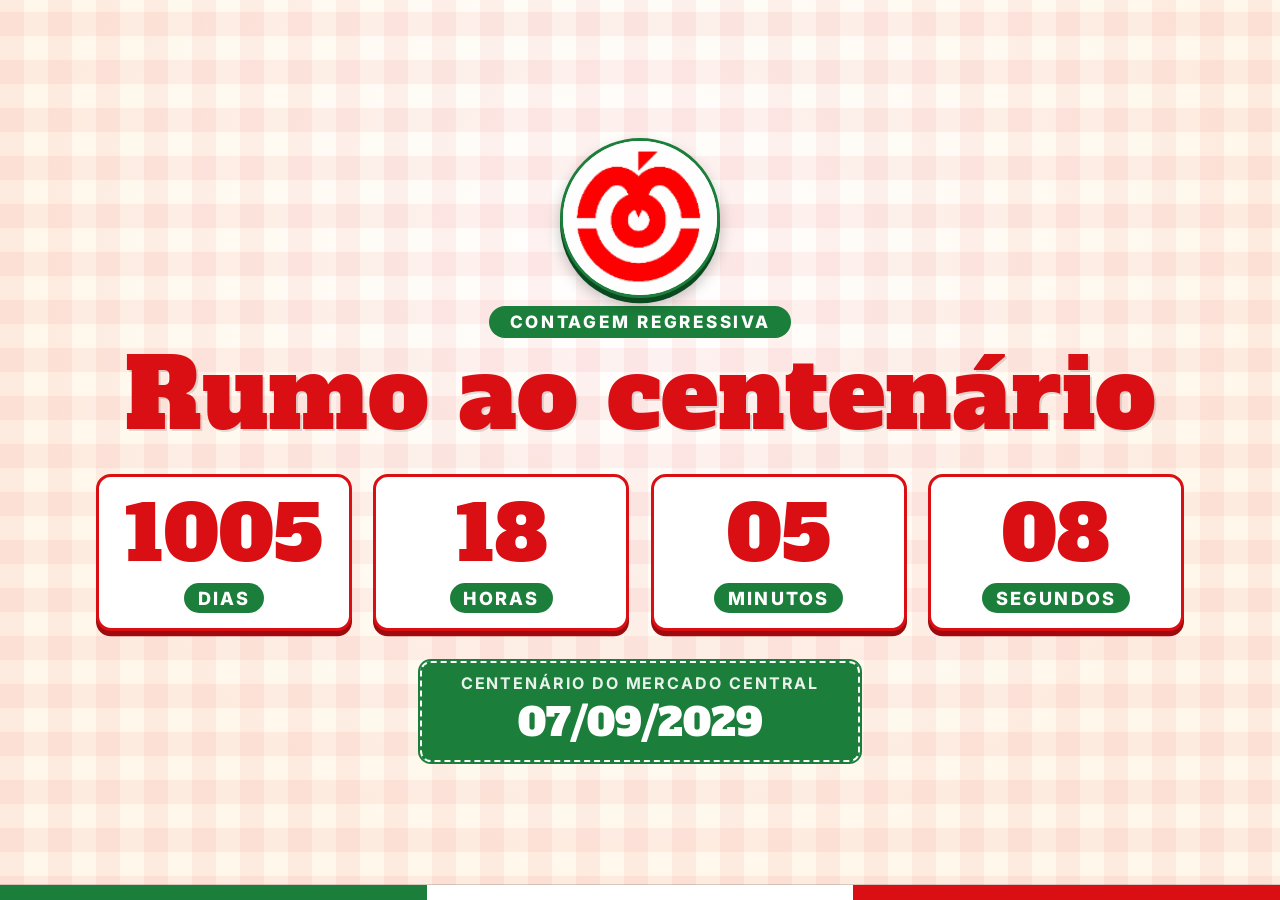
==== index.html @ de5e72da "Projeto cronometro centenario Mercado Central" ====
<!DOCTYPE html>
<html lang="pt-BR">
  <head>
    <meta charset="UTF-8" />
    <meta name="viewport" content="width=device-width, initial-scale=1.0" />
    <title>Mercado Central - Centenário</title>
    <meta
      name="description"
      content="Contagem regressiva para o centenário do Mercado Central, em 7 de setembro de 2029."
    />
    <link rel="preconnect" href="https://fonts.googleapis.com" />
    <link rel="preconnect" href="https://fonts.gstatic.com" crossorigin />
    <link
      href="https://fonts.googleapis.com/css2?family=Alfa+Slab+One&family=Inter:wght@400;500;700;800;900&display=swap"
      rel="stylesheet"
    />
    <link rel="icon" href="Arquivos/logo_mercado-central-belo-horizonte_Dil5Sd.png" />
    <link rel="stylesheet" href="styles.css" />
  </head>
  <body data-mode="countdown">
    <!-- Logo pequena: aparece durante as propagandas -->
    <div class="logo-badge" aria-hidden="true">
      <img src="Arquivos/logo_mercado-central-belo-horizonte_Dil5Sd.png" alt="" />
    </div>

    <!-- Cronômetro pequeno: só aparece durante as propagandas -->
    <div class="mini-countdown" aria-hidden="true">
      <span class="mini-label">Faltam</span>
      <span class="mini-unit"><b data-unit="days">000</b>d</span>
      <span class="mini-unit"><b data-unit="hours">00</b>h</span>
      <span class="mini-unit"><b data-unit="minutes">00</b>m</span>
      <span class="mini-unit"><b data-unit="seconds">00</b>s</span>
    </div>

    <!-- Tela 1: cronômetro inteiro -->
    <section class="screen countdown-screen active" aria-labelledby="countdown-title">
      <div class="logo-main">
        <img
          src="Arquivos/logo_mercado-central-belo-horizonte_Dil5Sd.png"
          alt="Logo do Mercado Central"
        />
      </div>

      <p class="eyebrow">Contagem regressiva</p>
      <h1 id="countdown-title">Rumo ao centenário</h1>

      <div class="timer" aria-live="off">
        <div class="time-box">
          <span data-unit="days">00</span>
          <label>Dias</label>
        </div>
        <div class="time-box">
          <span data-unit="hours">00</span>
          <label>Horas</label>
        </div>
        <div class="time-box">
          <span data-unit="minutes">00</span>
          <label>Minutos</label>
        </div>
        <div class="time-box">
          <span data-unit="seconds">00</span>
          <label>Segundos</label>
        </div>
      </div>

      <div class="date-range">
        <div>
          <span>Centenário do Mercado Central</span>
          <strong id="endDate">--</strong>
        </div>
      </div>

      <div class="tricolor" aria-hidden="true"></div>
    </section>

    <!-- Telas 2 a 4: propagandas em tela cheia -->
    <section class="screen ad-screen ad-1" aria-label="Propaganda 1">
      <video class="ad-video" src="videos/propaganda-1.mp4" muted loop playsinline preload="auto"></video>
      <div class="ad-fx" aria-hidden="true">
        <span>🥖</span><span>🥐</span><span>🍞</span><span>🧁</span><span>🥖</span><span>🥐</span>
      </div>
      <div class="ad-content">
        <span class="promo-tag">Propaganda 01 · Anúncio fictício</span>
        <h2>Padaria Pão Quente</h2>
        <p>Pão fresquinho saindo do forno a cada hora. Venha sentir o cheiro do Mercado.</p>
      </div>
      <div class="ad-progress" aria-hidden="true"></div>
    </section>

    <section class="screen ad-screen ad-2" aria-label="Propaganda 2">
      <video class="ad-video" src="videos/propaganda-2.mp4" muted loop playsinline preload="auto"></video>
      <div class="ad-fx" aria-hidden="true">
        <span>🧀</span><span>🧀</span><span>🥛</span><span>🧀</span><span>🥛</span><span>🧀</span>
      </div>
      <div class="ad-content">
        <span class="promo-tag">Propaganda 02 · Anúncio fictício</span>
        <h2>Casa do Queijo Mineiro</h2>
        <p>Queijos artesanais curados com tradição. Prove antes de levar.</p>
      </div>
      <div class="ad-progress" aria-hidden="true"></div>
    </section>

    <section class="screen ad-screen ad-3" aria-label="Propaganda 3">
      <video class="ad-video" src="videos/propaganda-3.mp4" muted loop playsinline preload="auto"></video>
      <div class="ad-fx" aria-hidden="true">
        <span>🍎</span><span>🍊</span><span>🍉</span><span>🍍</span><span>🍇</span><span>🍋</span>
      </div>
      <div class="ad-content">
        <span class="promo-tag">Propaganda 03 · Anúncio fictício</span>
        <h2>Frutaria Sabor da Terra</h2>
        <p>Frutas fresquinhas direto do produtor para a sua mesa, todos os dias.</p>
      </div>
      <div class="ad-progress" aria-hidden="true"></div>
    </section>

    <script src="countdown.js"></script>
    <script src="script.js"></script>
  </body>
</html>
---- styles.css ----
:root {
  --red: #d90f14;
  --red-dark: #9e0a0e;
  --green: #1b7f3b;
  --green-dark: #0b4a21;
  --white: #ffffff;
  --cream: #fff7ea;
  --ink: #2b1a14;
}

* {
  box-sizing: border-box;
}

/* 1rem = 16px em 1920x1080 e escala com a tela (TVs 4K, ultrawide etc.); tudo abaixo usa rem. */
html {
  font-size: min(calc(100vw / 120), calc(100vh / 67.5));
}

html,
body {
  margin: 0;
  width: 100%;
  height: 100%;
  overflow: hidden;
  font-family: "Inter", sans-serif;
  background: var(--cream);
  color: var(--ink);
}

html:fullscreen {
  cursor: none;
}

h1,
h2 {
  font-family: "Alfa Slab One", "Rockwell", Georgia, serif;
  font-weight: 400;
}

/* ---------- Telas (uma por vez, em tela cheia) ---------- */

.screen {
  position: fixed;
  inset: 0;
  display: flex;
  flex-direction: column;
  align-items: center;
  justify-content: center;
  padding: 2.5rem 3rem;
  text-align: center;
  opacity: 0;
  visibility: hidden;
  transition: opacity 0.8s ease, visibility 0s linear 0.8s;
}

.screen.active {
  opacity: 1;
  visibility: visible;
  transition: opacity 0.8s ease, visibility 0s;
}

/* ---------- Tela do cronômetro ---------- */

.countdown-screen {
  background:
    repeating-linear-gradient(0deg, rgba(217, 15, 20, 0.05) 0 2.25rem, transparent 2.25rem 4.5rem),
    repeating-linear-gradient(90deg, rgba(217, 15, 20, 0.05) 0 2.25rem, transparent 2.25rem 4.5rem),
    radial-gradient(circle at 50% 30%, #ffffff 0%, var(--cream) 70%);
}

.logo-main {
  position: relative;
  width: 15rem;
  aspect-ratio: 1;
  margin-bottom: 0.75rem;
  overflow: hidden;
  border-radius: 50%;
  background: var(--white);
  border: 0.35rem solid var(--green);
  box-shadow: 0 0.5rem 0 var(--green-dark), 0 0.75rem 1.4rem rgba(0, 0, 0, 0.25);
}

/* O PNG tem margem branca grande; amplia para o emblema preencher o selo. */
.logo-main img {
  position: absolute;
  top: 50%;
  left: 50%;
  width: 170%;
  max-width: none;
  height: auto;
  transform: translate(-50%, -50%);
}

.eyebrow {
  margin: 0 0 0.8rem;
  padding: 0.5rem 1.9rem;
  border-radius: 999px;
  background: var(--green);
  color: var(--white);
  font-size: 1.6rem;
  font-weight: 800;
  letter-spacing: 0.16em;
  text-transform: uppercase;
}

h1 {
  margin: 0;
  color: var(--red);
  font-size: 9rem;
  line-height: 1.05;
  text-shadow: 0.2rem 0.2rem 0 rgba(0, 0, 0, 0.12);
}

.timer {
  display: grid;
  grid-template-columns: repeat(4, 24rem);
  gap: 2rem;
  margin: 2.5rem 0 2.8rem;
}

.time-box {
  display: grid;
  place-items: center;
  padding: 2rem 0.75rem 1.4rem;
  border-radius: 1.4rem;
  background: var(--white);
  border: 0.3rem solid var(--red);
  box-shadow: 0 0.5rem 0 var(--red-dark);
}

.time-box span {
  color: var(--red);
  font-family: "Alfa Slab One", Georgia, serif;
  font-size: 7rem;
  line-height: 1;
  font-variant-numeric: tabular-nums;
}

.time-box label {
  margin-top: 1rem;
  padding: 0.35rem 1.3rem;
  border-radius: 999px;
  background: var(--green);
  color: var(--white);
  font-size: 1.7rem;
  font-weight: 800;
  letter-spacing: 0.12em;
  text-transform: uppercase;
}

.date-range div {
  display: flex;
  flex-direction: column;
  gap: 0.3rem;
  padding: 1rem 3.6rem;
  border-radius: 1rem;
  background: var(--green);
  border: 0.2rem dashed var(--white);
  outline: 0.2rem solid var(--green);
  color: var(--white);
}

.date-range span {
  font-size: 1.5rem;
  font-weight: 700;
  letter-spacing: 0.12em;
  text-transform: uppercase;
  opacity: 0.9;
}

.date-range strong {
  font-family: "Alfa Slab One", Georgia, serif;
  font-size: 3.6rem;
  font-weight: 400;
}

/* Faixa verde, branca e vermelha no rodapé */
.tricolor {
  position: absolute;
  left: 0;
  right: 0;
  bottom: 0;
  height: 1.4rem;
  background: linear-gradient(90deg, var(--green) 0 33.33%, var(--white) 33.33% 66.66%, var(--red) 66.66% 100%);
  box-shadow: 0 -1px 0 rgba(0, 0, 0, 0.15);
}

/* ---------- Propagandas em tela cheia ---------- */

.ad-screen {
  overflow: hidden;
  padding: 0;
  background-size: 200% 200%;
  color: var(--white);
}

.ad-1 {
  --tag-fg: var(--red);
  background-image: linear-gradient(135deg, #8a0a0d, #d90f14, #ff4a3d, #8a0a0d);
}

.ad-2 {
  --tag-fg: var(--green);
  background-image: linear-gradient(135deg, #0b4a21, #1b7f3b, #3fb862, #0b4a21);
}

.ad-3 {
  --tag-fg: var(--red);
  background-image: linear-gradient(135deg, #1b7f3b, #0b4a21, #9e0a0e, #1b7f3b);
}

.ad-screen.active {
  animation: gradient-pan 8s ease-in-out infinite alternate;
}

/* Vídeo real (videos/propaganda-N.mp4): ocupa a tela toda sem cortar; se faltar o arquivo, some e fica a animação. */
.ad-video {
  position: absolute;
  inset: 0;
  z-index: 0;
  width: 100%;
  height: 100%;
  object-fit: contain;
}

.ad-video.failed {
  display: none;
}

.ad-screen.has-video .ad-content,
.ad-screen.has-video .ad-fx {
  display: none;
}

.ad-fx {
  position: absolute;
  inset: 0;
  z-index: 1;
  pointer-events: none;
}

.ad-fx span {
  position: absolute;
  bottom: -8rem;
  font-size: 7rem;
  opacity: 0;
}

.ad-fx span:nth-child(1) { left: 6%; animation-delay: 0s; }
.ad-fx span:nth-child(2) { left: 22%; animation-delay: 1.6s; }
.ad-fx span:nth-child(3) { left: 40%; animation-delay: 0.8s; }
.ad-fx span:nth-child(4) { left: 58%; animation-delay: 2.4s; }
.ad-fx span:nth-child(5) { left: 74%; animation-delay: 1.2s; }
.ad-fx span:nth-child(6) { left: 90%; animation-delay: 2s; }

.screen.active .ad-fx span {
  animation-name: float-up;
  animation-duration: 7s;
  animation-timing-function: ease-in;
  animation-iteration-count: infinite;
}

.ad-content {
  position: relative;
  z-index: 2;
  display: flex;
  flex-direction: column;
  align-items: center;
  justify-content: center;
  gap: 2.5rem;
  height: 100%;
  padding: 10rem 8% 4rem;
  text-shadow: 0 0.25rem 1.4rem rgba(0, 0, 0, 0.5);
}

.screen.active .ad-content > * {
  animation: slide-up 0.9s ease-out both;
}

.screen.active .ad-content > :nth-child(2) {
  animation-delay: 0.25s;
}

.screen.active .ad-content > :nth-child(3) {
  animation-delay: 0.5s;
}

/* Barra de progresso nas cores da bandeira do mercado (por cima do vídeo) */
.ad-progress {
  position: absolute;
  left: 0;
  bottom: 0;
  z-index: 3;
  width: 100%;
  height: 0.7rem;
  background: linear-gradient(90deg, var(--green) 0 33.33%, var(--white) 33.33% 66.66%, var(--red) 66.66% 100%);
  transform: scaleX(0);
  transform-origin: left;
}

.screen.active .ad-progress {
  animation: progress var(--phase-ms, 30000ms) linear forwards;
}

@keyframes gradient-pan {
  from { background-position: 0% 50%; }
  to { background-position: 100% 50%; }
}

@keyframes float-up {
  0% { transform: translateY(0) rotate(-8deg); opacity: 0; }
  15% { opacity: 0.9; }
  100% { transform: translateY(-115vh) rotate(18deg); opacity: 0.9; }
}

@keyframes slide-up {
  from { transform: translateY(2.5rem); opacity: 0; }
  to { transform: translateY(0); opacity: 1; }
}

@keyframes progress {
  to { transform: scaleX(1); }
}

.promo-tag {
  padding: 0.7rem 1.6rem;
  border-radius: 999px;
  background: var(--white);
  color: var(--tag-fg, var(--red));
  font-size: 1.4rem;
  font-weight: 800;
  letter-spacing: 0.1em;
  text-transform: uppercase;
  text-shadow: none;
  box-shadow: 0 0.3rem 0 rgba(0, 0, 0, 0.25);
}

.ad-screen h2 {
  margin: 0;
  max-width: 90rem;
  font-size: 8rem;
  line-height: 1.08;
}

.ad-screen p {
  margin: 0;
  max-width: 70rem;
  font-size: 3rem;
  font-weight: 500;
  line-height: 1.4;
}

/* ---------- Logo e cronômetro pequenos (só durante as propagandas) ---------- */

.logo-badge {
  position: fixed;
  top: 1.5rem;
  left: 2rem;
  z-index: 10;
  width: 8rem;
  height: 8rem;
  overflow: hidden;
  border-radius: 50%;
  background: var(--white);
  border: 0.35rem solid var(--green);
  box-shadow: 0 0.4rem 1rem rgba(0, 0, 0, 0.3);
  opacity: 0;
  transition: opacity 0.8s ease;
}

.logo-badge img {
  position: absolute;
  top: 50%;
  left: 50%;
  width: 11.6rem;
  max-width: none;
  height: auto;
  transform: translate(-50%, -50%);
}

.mini-countdown {
  position: fixed;
  top: 1.5rem;
  right: 2rem;
  z-index: 10;
  display: flex;
  align-items: baseline;
  gap: 0.7rem;
  padding: 0.8rem 1.8rem;
  border-radius: 999px;
  background: var(--white);
  border: 0.3rem solid var(--red);
  box-shadow: 0 0.4rem 1rem rgba(0, 0, 0, 0.3);
  color: var(--ink);
  font-size: 1.5rem;
  opacity: 0;
  transition: opacity 0.8s ease;
}

body[data-mode="ad"] .mini-countdown,
body[data-mode="ad"] .logo-badge {
  opacity: 1;
}

.mini-label {
  color: var(--green);
  font-size: 1.1rem;
  font-weight: 800;
  letter-spacing: 0.1em;
  text-transform: uppercase;
}

.mini-unit {
  font-weight: 700;
}

.mini-unit b {
  color: var(--red);
  font-size: 2rem;
  font-variant-numeric: tabular-nums;
}
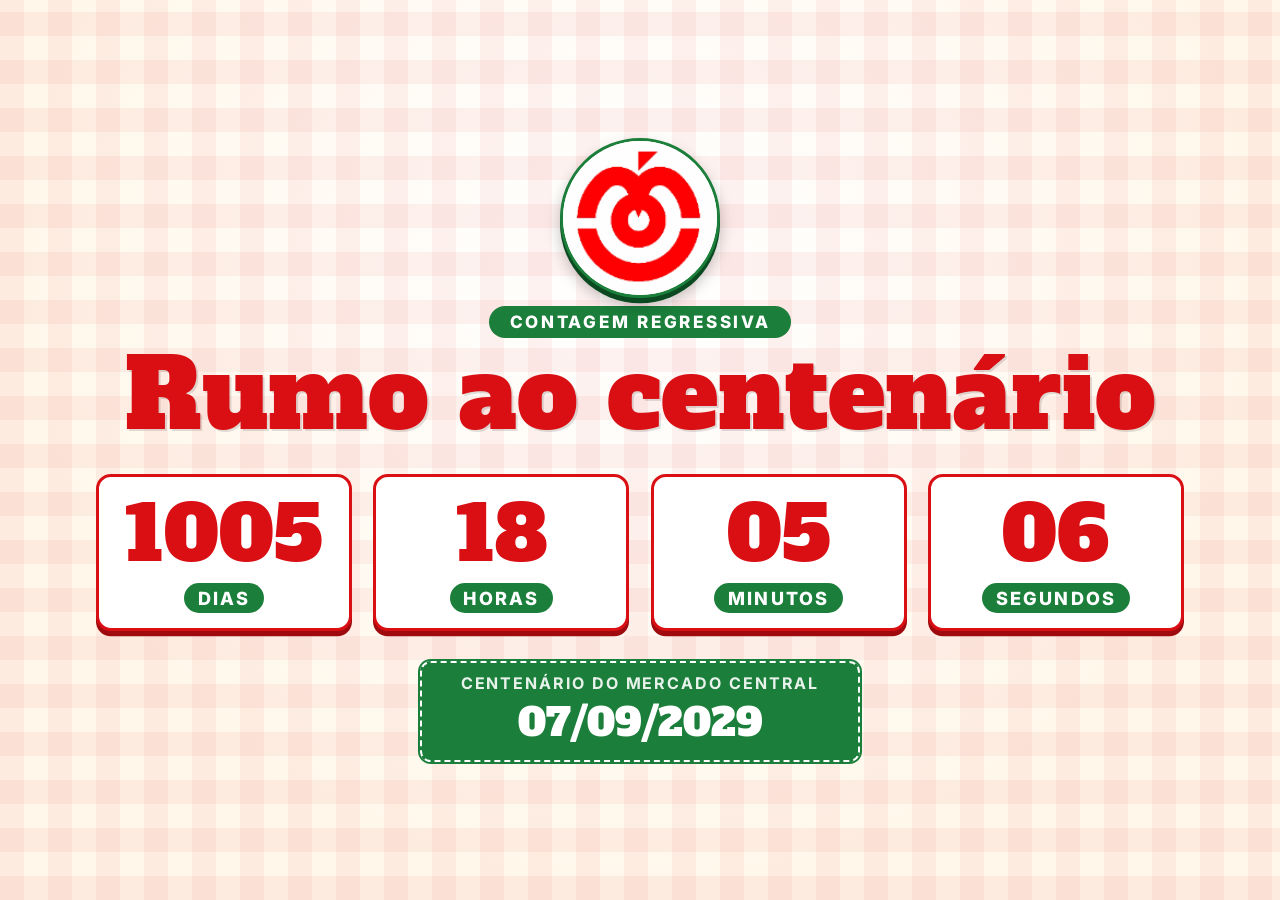
==== commit ff2ef8f8: "Atualiza ciclo, visual e acesso em rede" ====
--- a/index.html
+++ b/index.html
@@ -70,7 +70,6 @@
         </div>
       </div>
 
-      <div class="tricolor" aria-hidden="true"></div>
     </section>
 
     <!-- Telas 2 a 4: propagandas em tela cheia -->
--- a/styles.css
+++ b/styles.css
@@ -175,17 +175,6 @@
   font-weight: 400;
 }
 
-/* Faixa verde, branca e vermelha no rodapé */
-.tricolor {
-  position: absolute;
-  left: 0;
-  right: 0;
-  bottom: 0;
-  height: 1.4rem;
-  background: linear-gradient(90deg, var(--green) 0 33.33%, var(--white) 33.33% 66.66%, var(--red) 66.66% 100%);
-  box-shadow: 0 -1px 0 rgba(0, 0, 0, 0.15);
-}
-
 /* ---------- Propagandas em tela cheia ---------- */
 
 .ad-screen {
@@ -286,7 +275,7 @@
   animation-delay: 0.5s;
 }
 
-/* Barra de progresso nas cores da bandeira do mercado (por cima do vídeo) */
+/* Barra de progresso vermelha (por cima do vídeo) */
 .ad-progress {
   position: absolute;
   left: 0;
@@ -294,7 +283,7 @@
   z-index: 3;
   width: 100%;
   height: 0.7rem;
-  background: linear-gradient(90deg, var(--green) 0 33.33%, var(--white) 33.33% 66.66%, var(--red) 66.66% 100%);
+  background: var(--red);
   transform: scaleX(0);
   transform-origin: left;
 }
